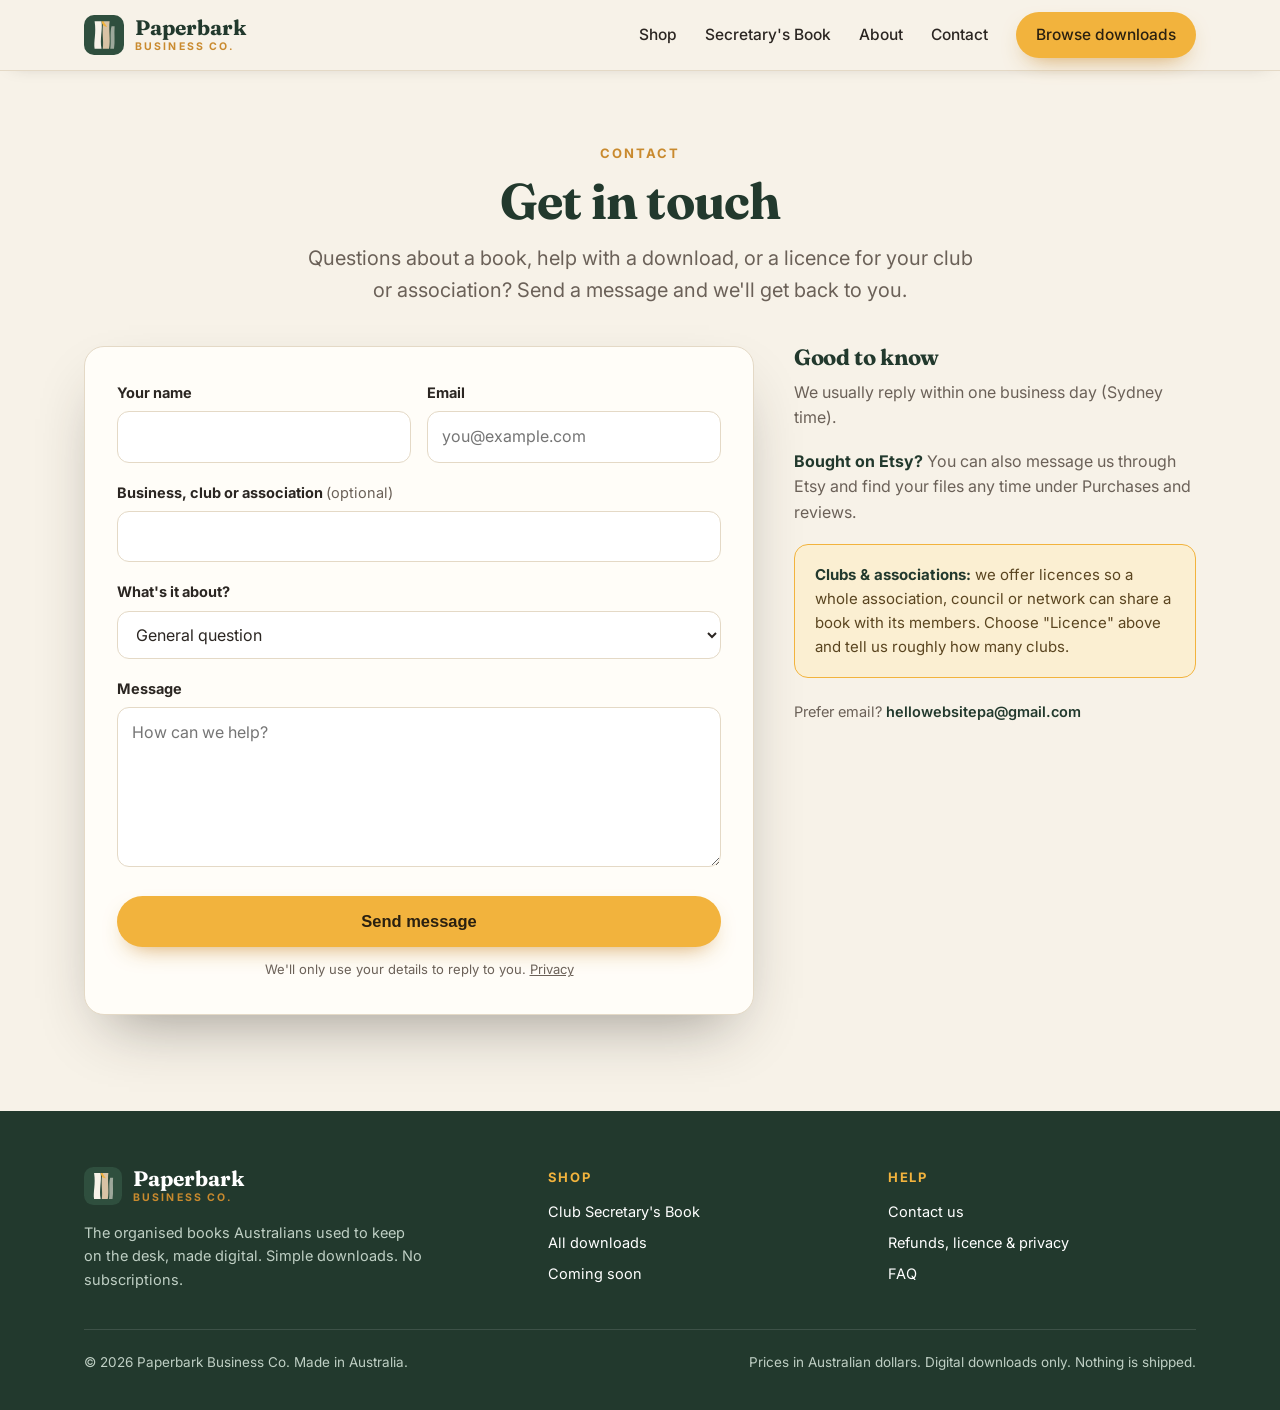
==== contact.html @ db43ffcb "Add files via upload" ====
<!doctype html>
<html lang="en-AU">
<head>
<meta charset="utf-8">
<meta name="viewport" content="width=device-width, initial-scale=1">
<title>Contact · Paperbark Business Co</title>
<meta name="description" content="Contact Paperbark Business Co about our digital record books, orders, downloads and licences for clubs and associations.">
<meta property="og:title" content="Contact · Paperbark Business Co">
<meta property="og:description" content="Contact Paperbark Business Co about our digital record books, orders, downloads and licences for clubs and associations.">
<meta property="og:image" content="./share.jpg">
<meta property="og:type" content="website">
<link rel="icon" href="data:image/svg+xml,<svg width='64' height='64' viewBox='0 0 64 64' aria-hidden='true'><rect width='64' height='64' rx='16' fill='%232F4F3E'/><path d='M17 54 C15 42 20 30 17 10 L28 10 C30 24 25 38 28 54 Z' fill='%23F7F2E8'/><path d='M30 54 C32 42 28 28 31 10 L41 10 C39 24 43 40 40 54 Z' fill='%23D8C3A5'/><path d='M42 54 C44 44 41 30 44 18 L49 18 C48 30 50 42 48 54 Z' fill='%23F7F2E8' opacity='.55'/><path d='M28 10 C29 16 32 19 37 19 C34 15 32 12 31 10 Z' fill='%23F2B33D'/></svg>">
<link rel="preconnect" href="https://fonts.googleapis.com">
<link rel="preconnect" href="https://fonts.gstatic.com" crossorigin>
<link href="https://fonts.googleapis.com/css2?family=Fraunces:opsz,wght@9..144,600;9..144,700&family=Inter:wght@400;500;600;700;800&display=swap" rel="stylesheet">
<link rel="stylesheet" href="style.css">
<script src="config.js"></script>
<style>
.contact-grid{display:grid;grid-template-columns:1.25fr .75fr;gap:40px;align-items:start;margin-top:40px}
.cform{background:var(--card);border:1.5px solid var(--line);border-radius:20px;padding:34px 32px;box-shadow:var(--shadow)}
.cform label{display:block;font-weight:700;font-size:14.5px;margin:18px 0 7px;color:var(--ink)}
.cform .opt{font-weight:400;color:var(--muted)}
.cform input,.cform select,.cform textarea{width:100%;font:inherit;font-size:16px;padding:12px 14px;border:1.5px solid var(--line);border-radius:12px;background:#fff;color:var(--ink)}
.cform textarea{min-height:160px;resize:vertical}
.cform input:focus,.cform select:focus,.cform textarea:focus{outline:3px solid var(--gold);outline-offset:1px;border-color:var(--ochre)}
.cform .row2{display:grid;grid-template-columns:1fr 1fr;gap:16px}
.cform .row2 label{margin-top:0}
.cform .btn{width:100%;margin-top:22px}
.cform .fine{font-size:13px;color:var(--muted);margin-top:12px;text-align:center}
.side h3{font-size:22px;margin-bottom:10px}
.side p{color:var(--muted);margin-bottom:18px}
.side .note{background:var(--gold-soft);border-radius:14px;padding:18px 20px;margin-top:6px}
.side .note b{color:var(--euc-dark)}
.hp{position:absolute;left:-9999px}
@media (max-width:820px){.contact-grid{grid-template-columns:1fr}.cform{padding:26px 20px}.cform .row2{grid-template-columns:1fr;gap:0}.cform .row2 div+div label{margin-top:18px}}
</style>
</head>
<body>
<header class="site-header">
  <div class="wrap">
    <a class="brand" href="index.html"><svg width="40" height="40" viewBox="0 0 64 64" aria-hidden="true">
<rect width="64" height="64" rx="16" fill="#2F4F3E"/>
<path d="M17 54 C15 42 20 30 17 10 L28 10 C30 24 25 38 28 54 Z" fill="#F7F2E8"/>
<path d="M30 54 C32 42 28 28 31 10 L41 10 C39 24 43 40 40 54 Z" fill="#D8C3A5"/>
<path d="M42 54 C44 44 41 30 44 18 L49 18 C48 30 50 42 48 54 Z" fill="#F7F2E8" opacity=".55"/>
<path d="M28 10 C29 16 32 19 37 19 C34 15 32 12 31 10 Z" fill="#F2B33D"/>
</svg><span class="name">Paperbark<small>Business Co.</small></span></a>
    <button class="menu-toggle" aria-label="Menu" aria-expanded="false">☰</button>
    <nav class="site-nav">
      <a href="index.html#shop">Shop</a>
      <a href="secretarys-book.html">Secretary's Book</a>
      <a href="index.html#about">About</a>
      <a href="contact.html" data-mail="Hello from your website">Contact</a>
      <a class="btn btn-gold btn-sm" href="index.html#shop">Browse downloads</a>
    </nav>
  </div>
</header>

<section style="padding:72px 0 96px">
  <div class="wrap">
    <div class="center" style="max-width:680px;margin:0 auto">
      <div class="eyebrow">Contact</div>
      <h1 style="font-size:clamp(34px,5vw,50px);margin-top:10px">Get in touch</h1>
      <p class="lead" style="margin-top:14px">Questions about a book, help with a download, or a licence for your club or association? Send a message and we'll get back to you.</p>
    </div>
    <div class="contact-grid">
      <form class="cform" name="contact" method="POST" action="message-sent.html" data-netlify="true" netlify-honeypot="bot-field">
        <input type="hidden" name="form-name" value="contact">
        <input type="hidden" name="subject" id="c-subject" value="">
        <p class="hp"><label>Don't fill this out: <input name="bot-field"></label></p>
        <div class="row2">
          <div><label for="c-name">Your name</label><input id="c-name" type="text" name="name" required autocomplete="name"></div>
          <div><label for="c-email">Email</label><input id="c-email" type="email" name="email" required autocomplete="email" placeholder="you@example.com"></div>
        </div>
        <label for="c-org">Business, club or association <span class="opt">(optional)</span></label>
        <input id="c-org" type="text" name="organisation" autocomplete="organization">
        <label for="c-topic">What's it about?</label>
        <select id="c-topic" name="topic" required>
          <option value="General question">General question</option>
          <option value="Help with an order or download">Help with an order or download</option>
          <option value="Licence for a club, association or group">Licence for a club, association or group</option>
          <option value="Product idea or feedback">Product idea or feedback</option>
          <option value="Something else">Something else</option>
        </select>
        <label for="c-msg">Message</label>
        <textarea id="c-msg" name="message" required placeholder="How can we help?"></textarea>
        <button class="btn btn-gold" type="submit">Send message</button>
        <p class="fine">We'll only use your details to reply to you. <a href="policies.html">Privacy</a></p>
      </form>
      <aside class="side">
        <h3>Good to know</h3>
        <p>We usually reply within one business day (Sydney time).</p>
        <p><b style="color:var(--euc-dark)">Bought on Etsy?</b> You can also message us through Etsy and find your files any time under Purchases and reviews.</p>
        <div class="note"><b>Clubs &amp; associations:</b> we offer licences so a whole association, council or network can share a book with its members. Choose "Licence" above and tell us roughly how many clubs.</div>
        <p style="margin-top:22px;font-size:14.5px">Prefer email? <span id="c-mail" style="font-weight:600;color:var(--euc-dark)"></span></p>
      </aside>
    </div>
  </div>
</section>
<footer class="site-footer" id="contact">
  <div class="wrap">
    <div class="cols">
      <div>
        <a class="brand" href="index.html"><svg width="38" height="38" viewBox="0 0 64 64" aria-hidden="true">
<rect width="64" height="64" rx="16" fill="#2F4F3E"/>
<path d="M17 54 C15 42 20 30 17 10 L28 10 C30 24 25 38 28 54 Z" fill="#F7F2E8"/>
<path d="M30 54 C32 42 28 28 31 10 L41 10 C39 24 43 40 40 54 Z" fill="#D8C3A5"/>
<path d="M42 54 C44 44 41 30 44 18 L49 18 C48 30 50 42 48 54 Z" fill="#F7F2E8" opacity=".55"/>
<path d="M28 10 C29 16 32 19 37 19 C34 15 32 12 31 10 Z" fill="#F2B33D"/>
</svg><span class="name">Paperbark<small>Business Co.</small></span></a>
        <p style="margin-top:16px;max-width:340px">The organised books Australians used to keep on the desk, made digital. Simple downloads. No subscriptions.</p>
      </div>
      <div>
        <h4>Shop</h4>
        <ul><li><a href="secretarys-book.html">Club Secretary's Book</a></li><li><a href="index.html#shop">All downloads</a></li><li><a href="index.html#shop">Coming soon</a></li></ul>
      </div>
      <div>
        <h4>Help</h4>
        <ul><li><a href="contact.html" data-mail="Question from your website">Contact us</a></li><li><a href="policies.html">Refunds, licence &amp; privacy</a></li><li><a href="index.html#faq">FAQ</a></li></ul>
      </div>
    </div>
    <div class="legal"><span>© <span id="yr">2026</span> Paperbark Business Co. Made in Australia.</span><span>Prices in Australian dollars. Digital downloads only. Nothing is shipped.</span></div>
  </div>
</footer>
<script>
document.addEventListener("DOMContentLoaded", function () {
  var m = document.getElementById("c-mail"); if (m && window.PB) m.textContent = window.PB.email;
  var t = new URLSearchParams(location.search).get("topic");
  if (!t) return;
  document.getElementById("c-subject").value = t;
  var s = document.getElementById("c-topic"), l = t.toLowerCase();
  if (l.indexOf("licen") > -1) s.value = "Licence for a club, association or group";
  else if (l.indexOf("order") > -1 || l.indexOf("download") > -1) s.value = "Help with an order or download";
  else if (l.indexOf("idea") > -1 || l.indexOf("feedback") > -1) s.value = "Product idea or feedback";
});
</script>
</body>
</html>
---- style.css ----
/* Paperbark Business Co — shared styles */
:root{
  --ink:#2B2622; --muted:#6B6158; --paper:#F7F2E8; --paper-2:#EFE5D3; --card:#FFFDF8; --line:#E4D9C6;
  --tan:#D8C3A5; --euc:#2F4F3E; --euc-2:#4F7461; --euc-dark:#22392D; --ochre:#C98A2E; --gold:#F2B33D; --gold-soft:#FBEFD2;
  --radius:16px; --shadow:0 28px 60px -24px rgba(43,38,34,.45);
  --serif:"Fraunces",Georgia,"Times New Roman",serif;
  --sans:Inter,system-ui,-apple-system,"Segoe UI",Roboto,Arial,sans-serif;
}
*{box-sizing:border-box;margin:0;padding:0}
html{scroll-behavior:smooth}
body{font-family:var(--sans);background:var(--paper);color:var(--ink);line-height:1.6;-webkit-font-smoothing:antialiased}
img{max-width:100%;height:auto;display:block}
a{color:inherit}
.wrap{max-width:1160px;margin:0 auto;padding:0 24px}
h1,h2,h3{font-family:var(--serif);font-weight:700;line-height:1.08;letter-spacing:-.015em;color:var(--euc-dark)}
h2{font-size:clamp(30px,4vw,46px)}
h3{font-size:22px}
.eyebrow{font-size:13px;font-weight:700;letter-spacing:.16em;text-transform:uppercase;color:var(--ochre)}
.lead{font-size:clamp(17px,2vw,20px);color:var(--muted)}
.hl{background:linear-gradient(transparent 62%,var(--gold) 62%,var(--gold) 92%,transparent 92%);padding:0 .05em}
section{padding:88px 0}
.center{text-align:center}
:focus-visible{outline:3px solid var(--ochre);outline-offset:3px}

/* buttons */
.btn{display:inline-flex;align-items:center;justify-content:center;gap:10px;font-weight:700;font-size:16.5px;text-decoration:none;border-radius:999px;padding:14px 26px;transition:transform .15s,background .15s,border-color .15s;border:2px solid transparent;cursor:pointer}
.btn:hover{transform:translateY(-1px)}
.btn-gold{background:var(--gold);color:#2A2010;box-shadow:0 10px 24px -12px rgba(201,138,46,.9)}
.btn-gold:hover{background:#F5BF55}
.btn-euc{background:var(--euc);color:#fff}
.btn-euc:hover{background:var(--euc-2)}
.btn-outline{border-color:var(--euc);color:var(--euc)}
.btn-outline:hover{background:var(--euc);color:#fff}
.btn-ghost{border-color:rgba(255,255,255,.45);color:#fff}
.btn-ghost:hover{border-color:#fff}
.btn-sm{padding:9px 18px;font-size:15px}

/* header */
.site-header{position:sticky;top:0;z-index:30;background:var(--paper);border-bottom:1px solid var(--line);box-shadow:0 6px 18px -14px rgba(43,38,34,.35)}
[id]{scroll-margin-top:84px}
.site-header .wrap{display:flex;align-items:center;justify-content:space-between;height:70px;gap:16px}
.brand{display:flex;align-items:center;gap:11px;text-decoration:none}
.brand .name{font-family:var(--serif);font-weight:700;font-size:21px;color:var(--euc-dark);line-height:1}
.brand .name small{display:block;font-family:var(--sans);font-size:10.5px;letter-spacing:.2em;text-transform:uppercase;color:var(--ochre);font-weight:700;margin-top:4px}
.site-nav{display:flex;align-items:center;gap:28px}
.site-nav a{text-decoration:none;font-weight:500;font-size:15.5px;color:var(--ink)}
.site-nav a:hover{color:var(--euc-2)}
.site-nav a.btn{color:#2A2010}
.menu-toggle{display:none;background:none;border:0;font-size:26px;color:var(--euc-dark);cursor:pointer;padding:6px}
@media (max-width:820px){
  .menu-toggle{display:block}
  .site-nav{display:none;position:absolute;left:0;right:0;top:70px;background:var(--paper);flex-direction:column;align-items:stretch;gap:0;border-bottom:1px solid var(--line);padding:8px 24px 18px}
  .site-nav.open{display:flex}
  .site-nav a{padding:12px 0;border-bottom:1px solid var(--line)}
  .site-nav a.btn{margin-top:12px;border-bottom:0}
}

/* cards & grids */
.card{background:var(--card);border:1.5px solid var(--line);border-radius:var(--radius);padding:28px}
.card p{color:var(--muted)}
.grid-3{display:grid;grid-template-columns:repeat(3,1fr);gap:22px}
@media (max-width:860px){.grid-3{grid-template-columns:1fr}}
ul.ticks{list-style:none;margin-top:18px}
ul.ticks li{position:relative;padding-left:34px;margin:0 0 12px;font-size:17px}
ul.ticks li::before{content:"✓";position:absolute;left:0;top:1px;width:24px;height:24px;border-radius:50%;background:var(--euc);color:var(--gold);font-weight:800;font-size:13px;display:flex;align-items:center;justify-content:center}
.pill{display:inline-block;background:var(--gold);color:#2A2010;font-weight:800;font-size:12.5px;letter-spacing:.06em;padding:6px 13px;border-radius:999px;text-transform:uppercase}
.pill.soon{background:var(--paper-2);color:var(--muted)}
.pill.next{background:var(--euc);color:#fff}

/* window frame for screenshots */
.win{background:#fff;border-radius:14px;overflow:hidden;box-shadow:var(--shadow),0 0 0 1px rgba(43,38,34,.1)}
.win .bar{height:30px;background:#1F4E3D;display:flex;align-items:center;gap:6px;padding:0 12px}
.win .bar i{width:10px;height:10px;border-radius:50%;background:var(--gold)}
.win .bar i:nth-child(2){background:#9DC4AE}.win .bar i:nth-child(3){background:#E7E2D3}
.win .bar span{margin-left:10px;color:#E9F1EC;font-size:12px;font-weight:500;white-space:nowrap;overflow:hidden;text-overflow:ellipsis}
.win img{width:100%}
.win.tall{max-height:560px}

/* signup band */
.signup{background:var(--euc);color:#fff;border-radius:24px;padding:52px;display:grid;grid-template-columns:1.3fr .7fr;gap:32px;align-items:center;position:relative;overflow:hidden}
.signup h2{color:#fff}
.signup p{color:#D3E2D8;font-size:18px;margin-top:10px}
.signup .act{text-align:center}
@media (max-width:820px){.signup{grid-template-columns:1fr;padding:34px}}

/* faq */
details{background:var(--card);border:1.5px solid var(--line);border-radius:14px;padding:18px 22px;margin-bottom:12px}
summary{font-weight:700;font-size:17.5px;color:var(--euc-dark);cursor:pointer;list-style:none;display:flex;justify-content:space-between;gap:16px}
summary::-webkit-details-marker{display:none}
summary::after{content:"+";font-size:24px;line-height:1;color:var(--ochre);font-weight:800}
details[open] summary::after{content:"–"}
details p{color:var(--muted);margin-top:10px}
.faq{max-width:820px;margin:40px auto 0;text-align:left}

/* footer */
.site-footer{background:var(--euc-dark);color:#BFCFC4;padding:56px 0 36px;font-size:14.5px}
.site-footer .cols{display:grid;grid-template-columns:1.4fr 1fr 1fr;gap:32px}
.site-footer h4{font-family:var(--sans);font-size:13px;letter-spacing:.14em;text-transform:uppercase;color:var(--gold);margin-bottom:12px}
.site-footer a{color:#fff;text-decoration:none}
.site-footer a:hover{text-decoration:underline}
.site-footer ul{list-style:none}
.site-footer li{margin-bottom:8px}
.site-footer .brand .name{color:#fff}
.site-footer .legal{border-top:1px solid rgba(255,255,255,.12);margin-top:36px;padding-top:22px;display:flex;flex-wrap:wrap;justify-content:space-between;gap:12px;font-size:13.5px}
@media (max-width:760px){.site-footer .cols{grid-template-columns:1fr}}

/* prose (policies) */
.prose{max-width:760px;margin:0 auto}
.prose h1{font-size:clamp(34px,5vw,48px);margin-bottom:10px}
.prose h2{font-size:26px;margin:38px 0 10px}
.prose p,.prose li{color:#463E37;font-size:17px;margin-bottom:12px}
.prose ul{padding-left:22px}
.note{background:var(--gold-soft);border:1.5px solid var(--gold);border-radius:12px;padding:14px 18px;font-size:15px;color:#5A4520;margin:20px 0}
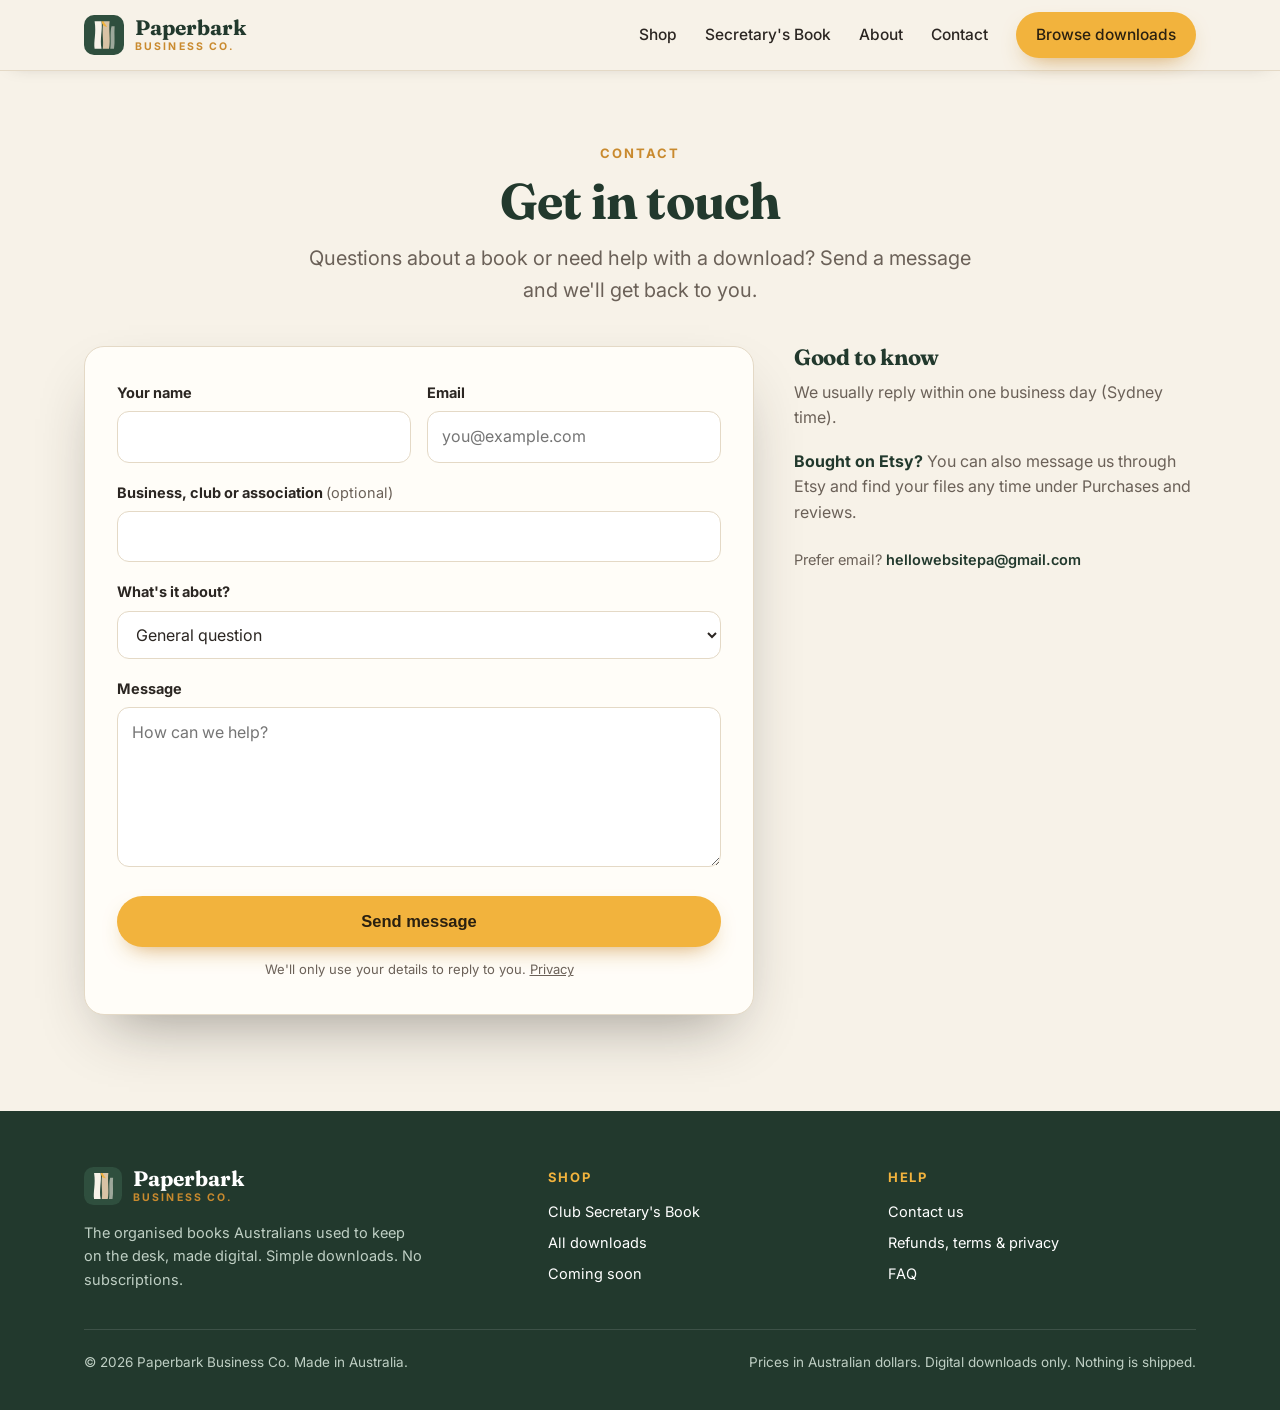
==== commit 8d5b0d18: "Add files via upload" ====
--- a/contact.html
+++ b/contact.html
@@ -4,9 +4,9 @@
 <meta charset="utf-8">
 <meta name="viewport" content="width=device-width, initial-scale=1">
 <title>Contact · Paperbark Business Co</title>
-<meta name="description" content="Contact Paperbark Business Co about our digital record books, orders, downloads and licences for clubs and associations.">
+<meta name="description" content="Contact Paperbark Business Co about our digital record books, orders and downloads.">
 <meta property="og:title" content="Contact · Paperbark Business Co">
-<meta property="og:description" content="Contact Paperbark Business Co about our digital record books, orders, downloads and licences for clubs and associations.">
+<meta property="og:description" content="Contact Paperbark Business Co about our digital record books, orders and downloads.">
 <meta property="og:image" content="./share.jpg">
 <meta property="og:type" content="website">
 <link rel="icon" href="data:image/svg+xml,<svg width='64' height='64' viewBox='0 0 64 64' aria-hidden='true'><rect width='64' height='64' rx='16' fill='%232F4F3E'/><path d='M17 54 C15 42 20 30 17 10 L28 10 C30 24 25 38 28 54 Z' fill='%23F7F2E8'/><path d='M30 54 C32 42 28 28 31 10 L41 10 C39 24 43 40 40 54 Z' fill='%23D8C3A5'/><path d='M42 54 C44 44 41 30 44 18 L49 18 C48 30 50 42 48 54 Z' fill='%23F7F2E8' opacity='.55'/><path d='M28 10 C29 16 32 19 37 19 C34 15 32 12 31 10 Z' fill='%23F2B33D'/></svg>">
@@ -61,7 +61,7 @@
     <div class="center" style="max-width:680px;margin:0 auto">
       <div class="eyebrow">Contact</div>
       <h1 style="font-size:clamp(34px,5vw,50px);margin-top:10px">Get in touch</h1>
-      <p class="lead" style="margin-top:14px">Questions about a book, help with a download, or a licence for your club or association? Send a message and we'll get back to you.</p>
+      <p class="lead" style="margin-top:14px">Questions about a book or need help with a download? Send a message and we'll get back to you.</p>
     </div>
     <div class="contact-grid">
       <form class="cform" name="contact" method="POST" action="message-sent.html" data-netlify="true" netlify-honeypot="bot-field">
@@ -78,7 +78,6 @@
         <select id="c-topic" name="topic" required>
           <option value="General question">General question</option>
           <option value="Help with an order or download">Help with an order or download</option>
-          <option value="Licence for a club, association or group">Licence for a club, association or group</option>
           <option value="Product idea or feedback">Product idea or feedback</option>
           <option value="Something else">Something else</option>
         </select>
@@ -91,7 +90,6 @@
         <h3>Good to know</h3>
         <p>We usually reply within one business day (Sydney time).</p>
         <p><b style="color:var(--euc-dark)">Bought on Etsy?</b> You can also message us through Etsy and find your files any time under Purchases and reviews.</p>
-        <div class="note"><b>Clubs &amp; associations:</b> we offer licences so a whole association, council or network can share a book with its members. Choose "Licence" above and tell us roughly how many clubs.</div>
         <p style="margin-top:22px;font-size:14.5px">Prefer email? <span id="c-mail" style="font-weight:600;color:var(--euc-dark)"></span></p>
       </aside>
     </div>
@@ -116,7 +114,7 @@
       </div>
       <div>
         <h4>Help</h4>
-        <ul><li><a href="contact.html" data-mail="Question from your website">Contact us</a></li><li><a href="policies.html">Refunds, licence &amp; privacy</a></li><li><a href="index.html#faq">FAQ</a></li></ul>
+        <ul><li><a href="contact.html" data-mail="Question from your website">Contact us</a></li><li><a href="policies.html">Refunds, terms &amp; privacy</a></li><li><a href="index.html#faq">FAQ</a></li></ul>
       </div>
     </div>
     <div class="legal"><span>© <span id="yr">2026</span> Paperbark Business Co. Made in Australia.</span><span>Prices in Australian dollars. Digital downloads only. Nothing is shipped.</span></div>
@@ -129,8 +127,7 @@
   if (!t) return;
   document.getElementById("c-subject").value = t;
   var s = document.getElementById("c-topic"), l = t.toLowerCase();
-  if (l.indexOf("licen") > -1) s.value = "Licence for a club, association or group";
-  else if (l.indexOf("order") > -1 || l.indexOf("download") > -1) s.value = "Help with an order or download";
+  if (l.indexOf("order") > -1 || l.indexOf("download") > -1) s.value = "Help with an order or download";
   else if (l.indexOf("idea") > -1 || l.indexOf("feedback") > -1) s.value = "Product idea or feedback";
 });
 </script>
